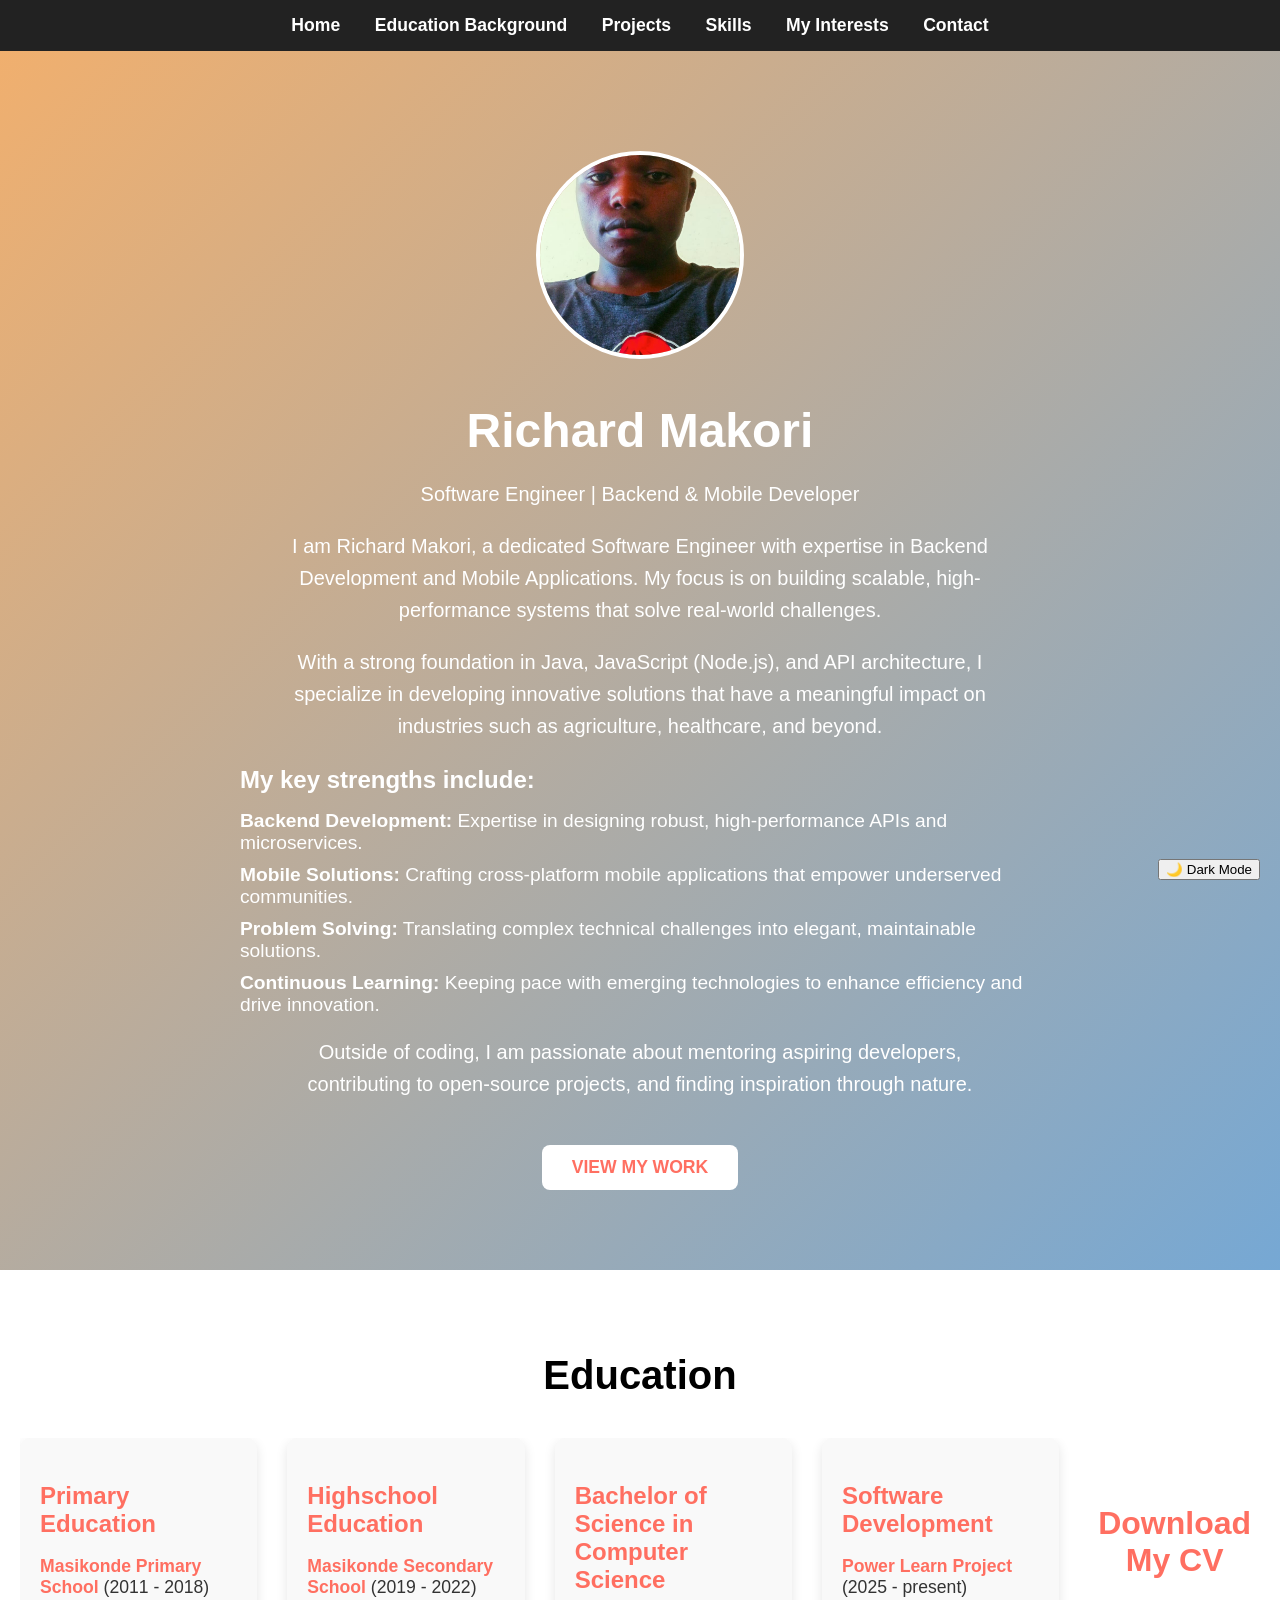
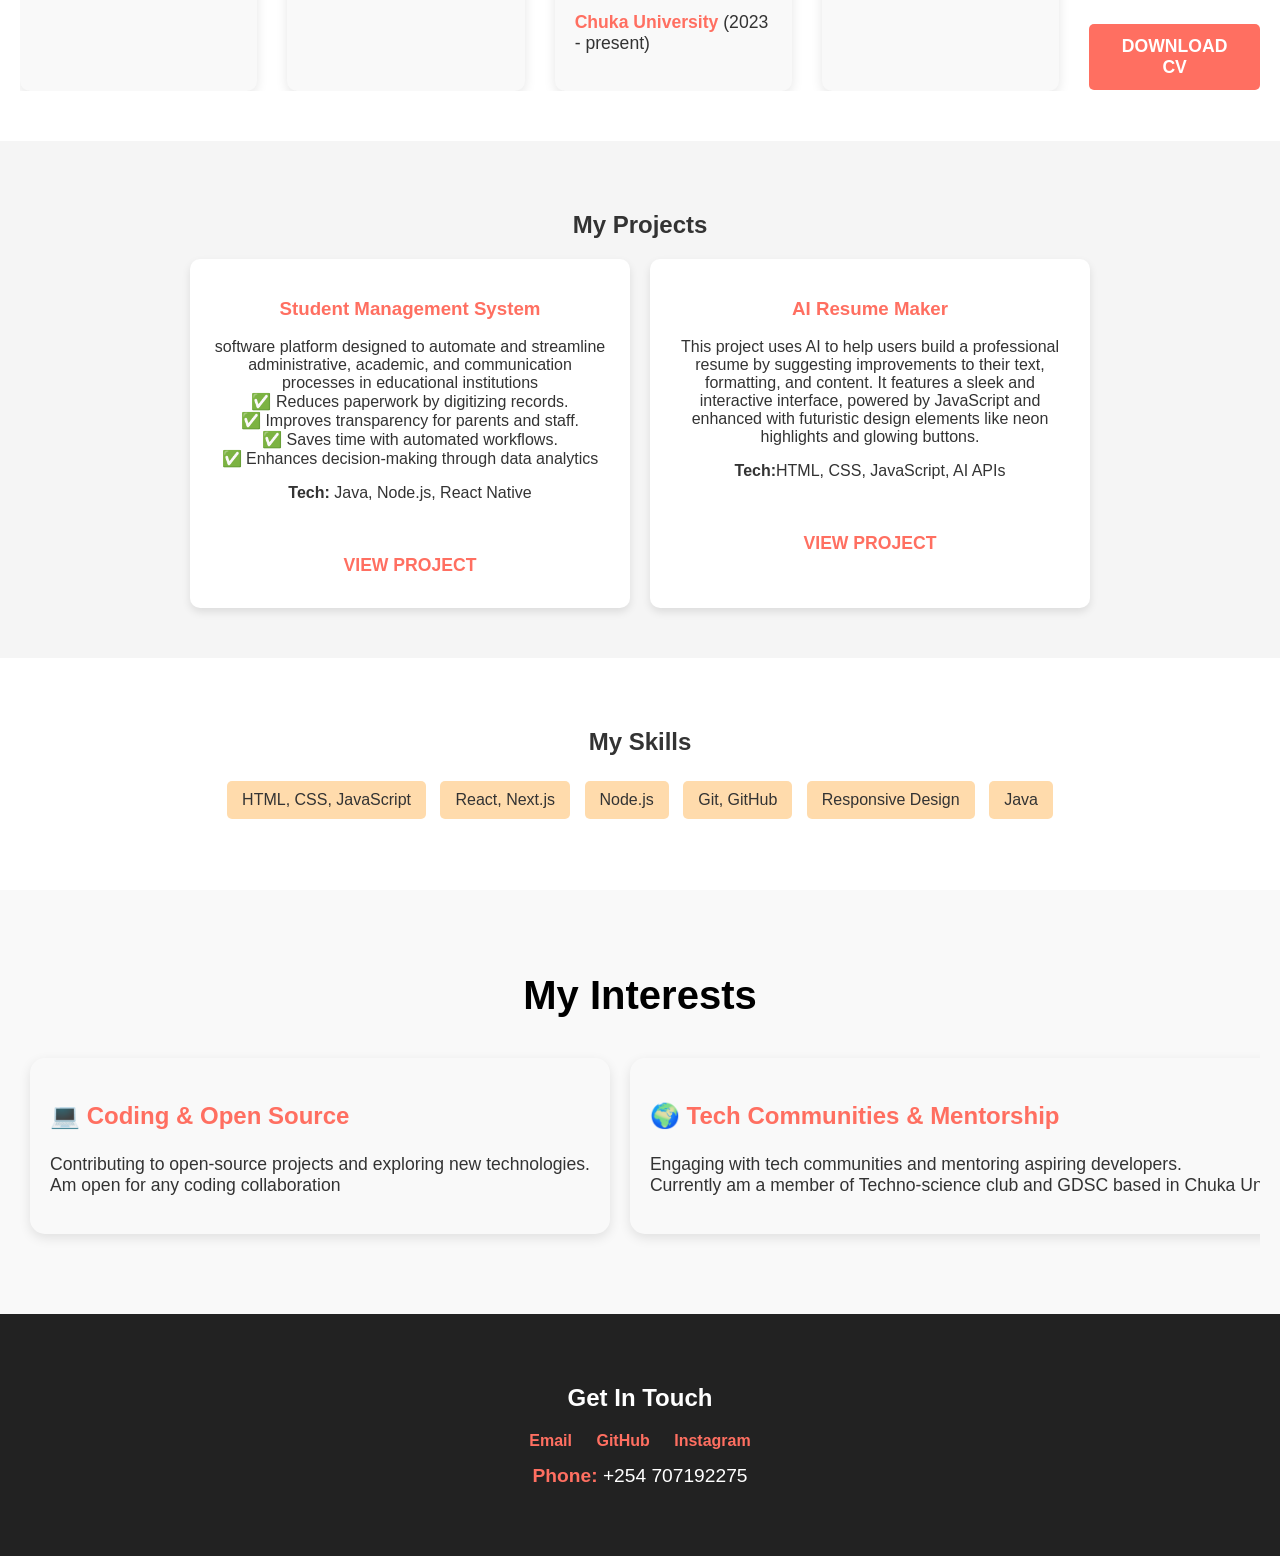
==== index.html @ 8bef909c "Add files via upload" ====
<!DOCTYPE html>
<html lang="en">
<head>
  <meta charset="UTF-8">
  <meta name="viewport" content="width=device-width, initial-scale=1.0">
  <title>Richard Makori | Software Engineer</title>
  <link rel="stylesheet" href="style.css">
</head>
<body>
  <!-- Navigation -->
  <nav>
    <ul>
      <li><a href="#home">Home</a></li>
      <li><a href="#education">Education Background</a></li>
      <li><a href="#projects">Projects</a></li>
      <li><a href="#skills">Skills</a></li>
      <li><a href="#interests">My Interests</a></li>
      <li><a href="#contact">Contact</a></li>
    </ul>
  </nav>

  <!-- Hero Section -->
<section id="home" class="hero">
  <img src="mah photo 2.jpg" alt="Richard Makori">
  <h1>Richard Makori</h1>
  <p>Software Engineer | Backend & Mobile Developer</p>
  
  <p>
      I am Richard Makori, a dedicated Software Engineer with expertise in Backend Development and Mobile Applications. My focus is on building scalable, high-performance systems that solve real-world challenges.
  </p>
  
  <p>
      With a strong foundation in Java, JavaScript (Node.js), and API architecture, I specialize in developing innovative solutions that have a meaningful impact on industries such as agriculture, healthcare, and beyond.
  </p>
  
  <div class="key-strengths">
      <h3>My key strengths include:</h3>
      <ul>
          <li><strong>Backend Development:</strong> Expertise in designing robust, high-performance APIs and microservices.</li>
          <li><strong>Mobile Solutions:</strong> Crafting cross-platform mobile applications that empower underserved communities.</li>
          <li><strong>Problem Solving:</strong> Translating complex technical challenges into elegant, maintainable solutions.</li>
          <li><strong>Continuous Learning:</strong> Keeping pace with emerging technologies to enhance efficiency and drive innovation.</li>
      </ul>
  </div>

  <p>
      Outside of coding, I am passionate about mentoring aspiring developers, contributing to open-source projects, and finding inspiration through nature.
  </p>

  <a href="#projects" class="btn">View My Work</a>
</section>


<!-- Educational Background Section -->
<section id="education" class="education">
  <h2>Education</h2>
  <div class="education-cards">
    <div class="education-card">
      <h3>Primary Education</h3>
      <p><strong>Masikonde Primary School</strong> (2011 - 2018)</p>
    </div>
    <div class="education-card">
      <h3>Highschool Education</h3>
      <p><strong>Masikonde Secondary School</strong> (2019 - 2022)</p>
    </div>
    <div class="education-card">
      <h3>Bachelor of Science in Computer Science</h3>
      <p><strong>Chuka University</strong> (2023 - present)</p>
    </div>
    <div class="education-card">
      <h3>Software Development</h3>
      <p><strong>Power Learn Project</strong> (2025 - present)</p>
    </div>
    <!-- Add more education cards here if needed -->
     <!-- Download CV Section -->
     <section id="download-cv" class="download-cv">
  <h2>Download My CV</h2>
  <a href="assets/cv.pdf.pdf" download="RichardMakori_CV" class="btn">Download CV</a>
</section>

  </div>
</section>



  <!-- Projects Section -->
  <section id="projects" class="projects">
    <h2>My Projects</h2>
    <div class="project-grid">
      <!-- Project 1 -->
      <div class="project-card">
        <h3>Student Management System</h3>
        <p>software platform designed to automate and streamline administrative, academic, and communication processes in educational institutions<br>
            ✅ Reduces paperwork by digitizing records.<br>
✅ Improves transparency for parents and staff.<br>
✅ Saves time with automated workflows.<br>
✅ Enhances decision-making through data analytics</p>
        <p><strong>Tech:</strong> Java, Node.js, React Native</p>
        <a href="https://github.com/Richardmakori/student-management-system.git" target="_blank" class="btn">View Project</a>

      </div>
      <!-- Project 2 -->
      <div class="project-card">
<h3>AI Resume Maker</h3>
<p>This project uses AI to help users build a professional resume by suggesting improvements to their text,<br> formatting, and content. It features a sleek and interactive interface, powered by JavaScript and enhanced with futuristic design elements like neon highlights and glowing buttons.</p>
<p><strong>Tech:</strong>HTML, CSS, JavaScript, AI APIs</p>
<a href="https://github.com/Richardmakori/AI-RESUME-MAKER.git" target="_blank" class="btn">View Project</a>
      </div>
    </div>
  </section>

  <!-- Skills Section -->
  <section id="skills" class="skills">
    <h2>My Skills</h2>
<ul>
  <li>HTML, CSS, JavaScript</li>
  <li>React, Next.js</li>
  <li>Node.js</li>
  <li>Git, GitHub</li>
  <li>Responsive Design</li>
  <li>Java</li>
</ul>

  </section>

  <!-- Interests Section -->
<section id="interests" class="interests">
  <h2>My Interests</h2>
  <div class="interests-wrapper">
    <div class="interests-carousel">
      <div class="interest-item">
        <h3>💻 Coding & Open Source</h3>
        <p>Contributing to open-source projects and exploring new technologies.<br>Am open for any coding collaboration</p>
      </div>
      <div class="interest-item">
        <h3>🌍 Tech Communities & Mentorship</h3>
        <p>Engaging with tech communities and mentoring aspiring developers.<br>Currently am a member of Techno-science club and GDSC based in Chuka University</p>
      </div>
      <div class="interest-item">
        <h3>🧠 Problem-Solving</h3>
        <p>Building innovative solutions for real-world challenges.</p>
      </div>
      <div class="interest-item">
        <h3>⛰ Hiking & Nature</h3>
        <p>Exploring nature to refresh my mind and find inspiration.<br>I also love travelling so as to learn different aspects on how people percieve tech</p>
      </div>
    </div>
  </div>
</section>


  <!-- Contact Section -->
  <section id="contact" class="contact">
    <h2>Get In Touch</h2>
    <div class="contact-links">
     <a href="richybenah@gmail.com">Email</a></li>
     <a href="https://github.com/richardmakori" target="_blank">GitHub</a>
     <a href="https://www.instagram.com/richie_chuloh?igsh=ZHN4M285aTJleXdl" target="_blank">Instagram</a>
    </div>
    <div class="contact-phone">
      <p><strong>Phone:</strong> +254 707192275</p> <!-- Replace with your phone number -->
    </div>
  
  </section>

  <script src="script.js"></script>
</body>
</html>
---- style.css ----
/* General Styles */
body {
  font-family: Arial, sans-serif;
  margin: 0;
  padding: 0;
  background-color: #f5f5f5;
  color: #333;
}

/* Navigation */
nav {
  background: #222;
  padding: 15px;
  text-align: center;
  position: sticky;
  top: 0;
  z-index: 1000; /* Keeps the nav on top when scrolling */
}
nav ul {
  list-style: none;
  padding: 0;
  margin: 0;
}
nav ul li {
  display: inline;
  margin: 0 15px;
}
nav ul li a {
  color: white;
  text-decoration: none;
  font-weight: bold;
  font-size: 1.1em;
  transition: color 0.3s ease, transform 0.3s ease; /* Smooth transitions */
}
nav ul li a:hover {
  color: #f0a500;
  transform: scale(1.05); /* Slight zoom effect on hover */
}

/* Mobile responsiveness */
@media (max-width: 768px) {
  nav ul {
    text-align: left;
  }
  nav ul li {
    display: block;
    margin: 10px 0;
  }
  nav ul li a {
    font-size: 1.2em;
  }
}


/* Hero Section */
.hero {
  text-align: center;
  padding: 80px 20px;
  background: linear-gradient(135deg, #ed7c0b93, #76a8d4);
  color: white;
  font-family: 'Arial', sans-serif;
}

.hero h1 {
  font-size: 3em;
  margin-bottom: 15px;
  font-weight: bold;
}

.hero p {
  font-size: 1.25em;
  line-height: 1.6;
  max-width: 700px;
  margin: 20px auto;
  padding: 0 20px;
}

.key-strengths {
  text-align: left;
  margin: 20px auto;
  max-width: 800px;
  padding: 0 20px;
}

.key-strengths h3 {
  font-size: 1.5em;
  margin-bottom: 15px;
  font-weight: bold;
}

.key-strengths ul {
  list-style-type: none;
  padding-left: 0;
}

.key-strengths ul li {
  font-size: 1.2em;
  margin: 10px 0;
}

.btn {
  display: inline-block;
  background: white;
  color: #ff6f61;
  padding: 12px 30px;
  text-decoration: none;
  border-radius: 8px;
  margin-top: 25px;
  font-weight: bold;
  text-transform: uppercase;
  font-size: 1.1em;
  transition: background 0.3s ease, transform 0.3s ease;
}

.btn:hover {
  background: #ffdbac;
  transform: scale(1.05);
}

/* Profile Picture */
.hero img {
  width: 200px;
  height: 200px;
  border-radius: 50%;
  object-fit: cover;
  margin-top: 20px;
  border: 4px solid white;
}
/* Educational Background Section */
.education {
  padding: 50px 20px;
  background: #fff;
  text-align: center;
  color: black#0f0303;
}

.education h2 {
  font-size: 2.5em;
  color: black;
  margin-bottom: 40px;
}

/* Cards Container - Align in a straight line (row) */
.education-cards {
  display: flex;
  justify-content: center;
  gap: 30px;
  flex-wrap: nowrap; /* Prevents wrapping to the next line */
  overflow-x: auto; /* Allows scrolling if the content overflows */
}

/* Individual Education Card */
.education-card {
  background: #f9f9f9;
  padding: 20px;
  border-radius: 10px;
  box-shadow: 0 4px 12px rgba(0, 0, 0, 0.1);
  max-width: 350px;
  width: 300px; /* Adjusted width for each card */
  text-align: left;
  transition: transform 0.3s, box-shadow 0.3s;
}

.education-card:hover {
  transform: translateY(-10px);
  box-shadow: 0 6px 15px rgba(0, 0, 0, 0.2);
}

.education-card h3 {
  font-size: 1.5em;
  color: #ff6f61;
  margin-bottom: 10px;
}

.education-card p {
  font-size: 1.1em;
  color: #333;
}

.education-card strong {
  color: #ff6f61;
}
/* Download CV Section */
.download-cv {
  margin-top: 40px; /* Space between education cards and the CV download */
  text-align: center;
}

.download-cv h2 {
  font-size: 2em;
  color: #ff6f61;
  margin-bottom: 20px;
}

.download-cv .btn {
  background-color: #ff6f61;
  color: white;
  padding: 12px 30px;
  font-size: 1.1em;
  text-decoration: none;
  border-radius: 5px;
  transition: background-color 0.3s ease;
}

.download-cv .btn:hover {
  background-color: #e04e47;
}

/* Projects Section */
.projects {
  padding: 50px 20px;
  text-align: center;
}
.project-grid {
  display: flex;
  flex-wrap: wrap;
  justify-content: center;
  gap: 20px;
}
.project-card {
  background: white;
  padding: 20px;
  border-radius: 10px;
  box-shadow: 0 4px 8px rgba(0, 0, 0, 0.1);
  max-width: 400px;
}
.project-card h3 {
  color: #ff6f61;
}

/* Skills Section */
.skills {
  padding: 50px 20px;
  text-align: center;
  background: #fff;
}
.skills ul {
  list-style: none;
  padding: 0;
}
.skills li {
  display: inline-block;
  background: #ffdbac;
  padding: 10px 15px;
  margin: 5px;
  border-radius: 5px;
}
/* Interests Section */
.interests {
  padding: 50px 20px;
  text-align: center;
  background: #f9f9f9;
}

.interests h2 {
  font-size: 2.5em;
  color: black;
  margin-bottom: 30px;
}

/* Scrollable Carousel Wrapper */
.interests-wrapper {
  overflow-x: auto;
  white-space: nowrap;
  display: flex;
  justify-content: flex-start;
  padding-bottom: 20px;
}

/* Hide Scrollbar */
.interests-wrapper::-webkit-scrollbar {
  display: none;
}

/* Interests Carousel */
.interests-carousel {
  display: flex;
  gap: 20px;
  padding: 10px;
}

/* Interest Item */
.interest-item {
  background: white(27, 182, 230);
  padding: 20px;
  border-radius: 15px;
  box-shadow: 0 4px 12px rgba(0, 0, 0, 0.1);
  min-width: 250px;
  transition: transform 0.3s, box-shadow 0.3s;
  display: inline-block;
  text-align: left;
}

.interest-item:hover {
  transform: translateY(-5px);
  box-shadow: 0 6px 15px rgba(0, 0, 0, 0.2);
}

.interest-item h3 {
  font-size: 1.5em;
  color: #ff6f61;
}

.interest-item p {
  font-size: 1.1em;
  color: #333;
}


/* Contact Section */
.contact {
  text-align: center;
  padding: 50px 20px;
  background: #222;
  color: white;
}
.contact a {
  color: #ff6f61;
  text-decoration: none;
  font-weight: bold;
  margin: 10px;
}
.contact a:hover {
  color: #f0a500;
}
.contact-phone p {
  font-size: 1.2em;
  color: white;
  margin-top: 15px;
}

.contact-phone strong {
  color: #ff6f61;
}
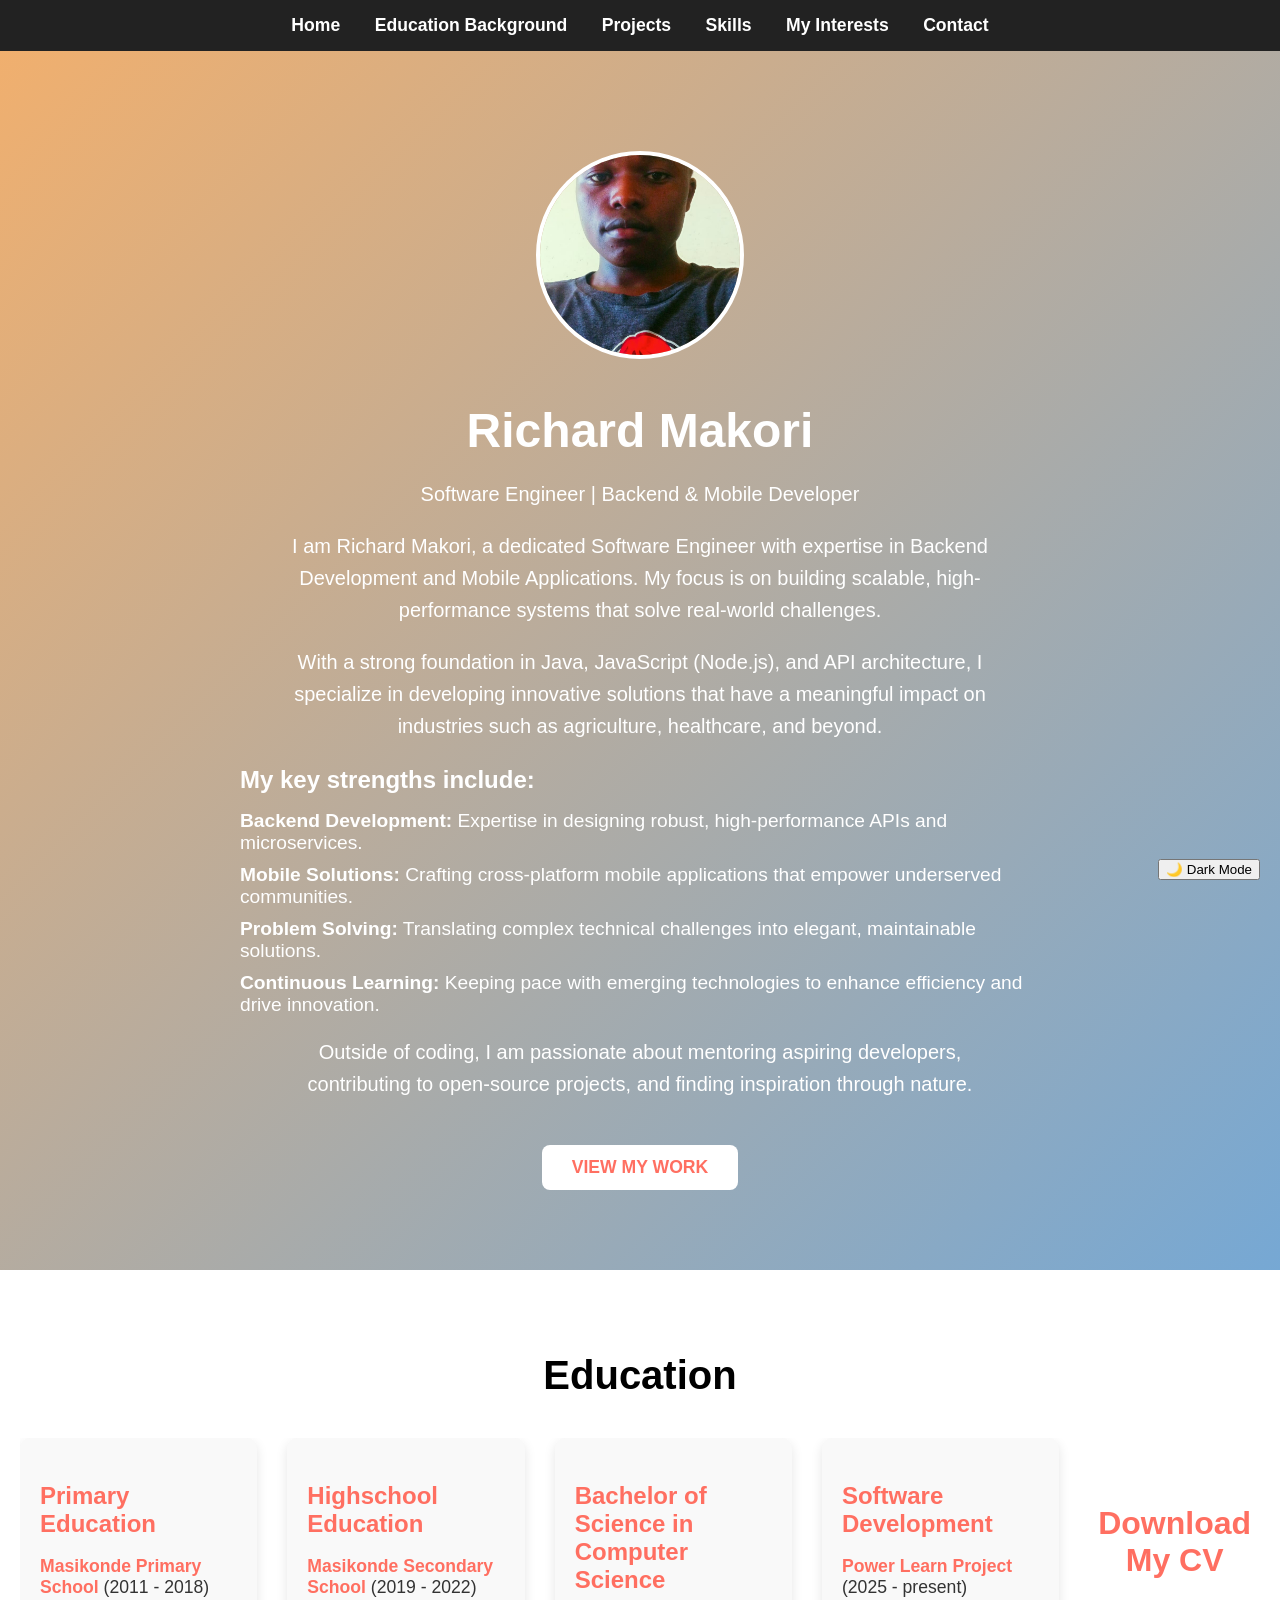
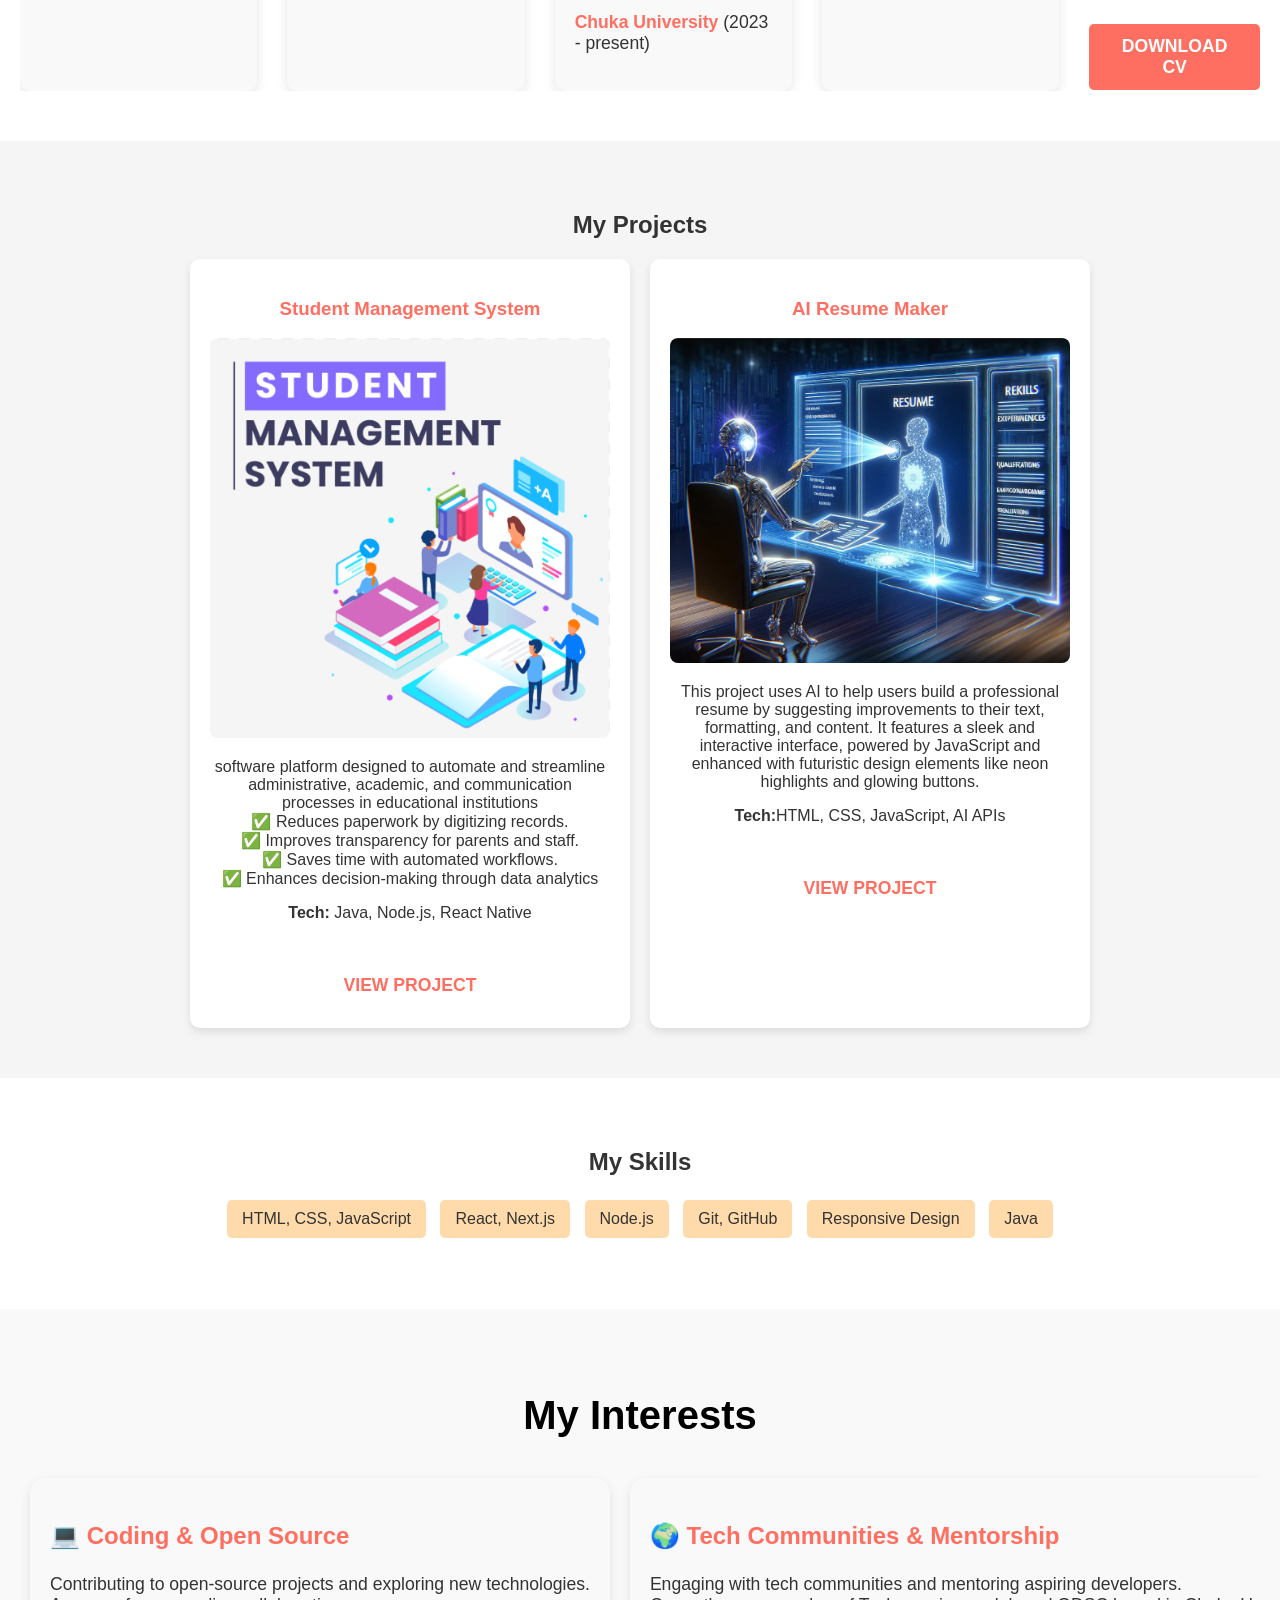
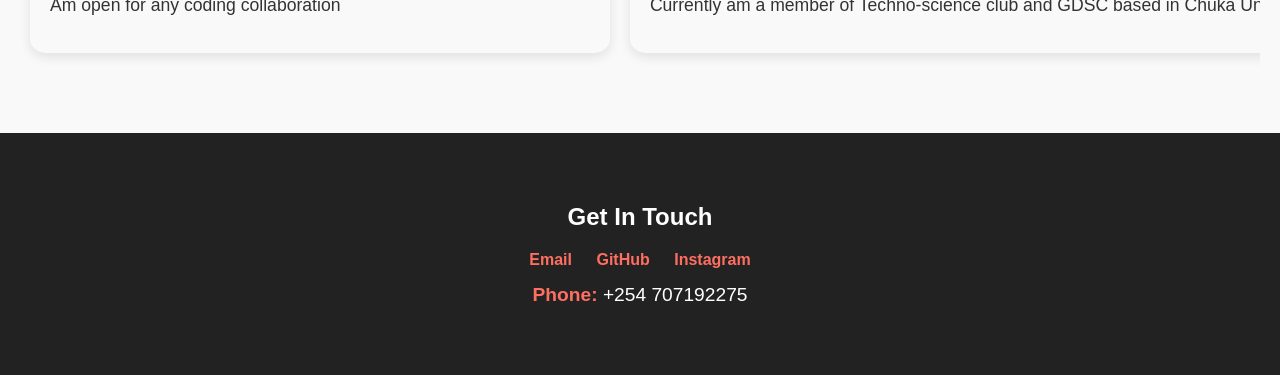
==== commit 1a52b164: "Add files via upload" ====
--- a/index.html
+++ b/index.html
@@ -90,6 +90,7 @@
       <!-- Project 1 -->
       <div class="project-card">
         <h3>Student Management System</h3>
+        <img src="sms pic.png" alt="student-management-system">
         <p>software platform designed to automate and streamline administrative, academic, and communication processes in educational institutions<br>
             ✅ Reduces paperwork by digitizing records.<br>
 ✅ Improves transparency for parents and staff.<br>
@@ -102,6 +103,7 @@
       <!-- Project 2 -->
       <div class="project-card">
 <h3>AI Resume Maker</h3>
+<img src="resume pic.png" alt="AI-RESUME-MAKER">
 <p>This project uses AI to help users build a professional resume by suggesting improvements to their text,<br> formatting, and content. It features a sleek and interactive interface, powered by JavaScript and enhanced with futuristic design elements like neon highlights and glowing buttons.</p>
 <p><strong>Tech:</strong>HTML, CSS, JavaScript, AI APIs</p>
 <a href="https://github.com/Richardmakori/AI-RESUME-MAKER.git" target="_blank" class="btn">View Project</a>
--- a/style.css
+++ b/style.css
@@ -227,6 +227,11 @@
 .project-card h3 {
   color: #ff6f61;
 }
+.project-card img {
+  width: 100%; /* Make the image fill the container */
+  height: auto; /* Maintain aspect ratio */
+  border-radius: 8px; /* Optional: for rounded corners */
+}
 
 /* Skills Section */
 .skills {
